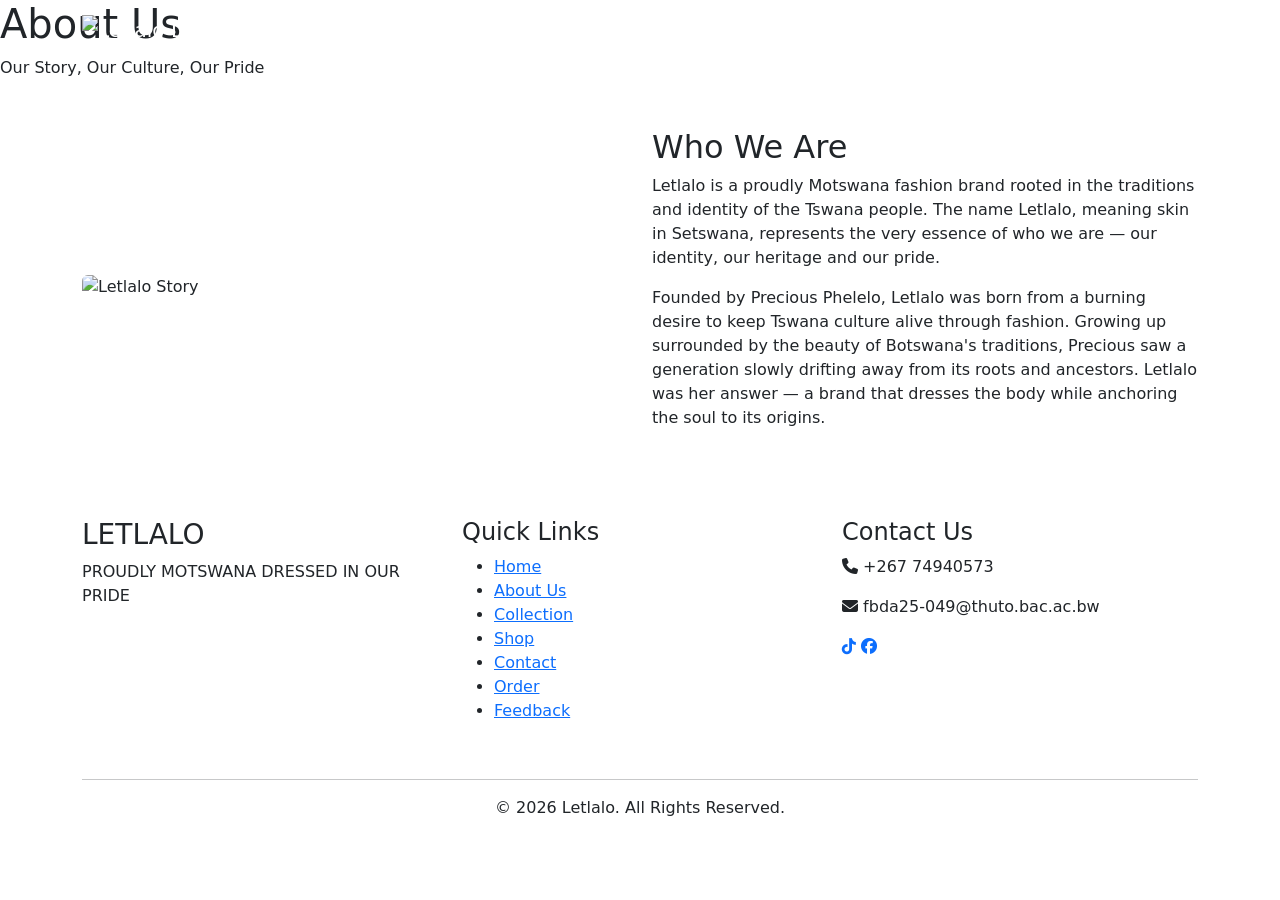
==== about.html @ 47d0b90e "Add files via upload upload website" ====
<!DOCTYPE html>
<html lang="en">
<head>
    <meta charset="UTF-8">
    <meta name="viewport" content="width=device-width, initial-scale=1.0">
    <title>About Us | Letlalo</title>
    <link rel="stylesheet" href="css/style.css">
    <link href="https://cdn.jsdelivr.net/npm/bootstrap@5.3.0/dist/css/bootstrap.min.css" rel="stylesheet">
    <link rel="stylesheet" href="https://cdnjs.cloudflare.com/ajax/libs/font-awesome/6.4.0/css/all.min.css">
</head>
<body>

    <nav class="navbar navbar-expand-lg navbar-dark fixed-top">
        <div class="container">
            <a class="navbar-brand" href="index.html">
                <img src="images/letlalo-logo.png" alt="Letlalo Logo" height="60">
                <span>LETLALO</span>
            </a>
            <button class="navbar-toggler" type="button" data-bs-toggle="collapse" data-bs-target="#navMenu">
                <span class="navbar-toggler-icon"></span>
            </button>
            <div class="collapse navbar-collapse" id="navMenu">
                <ul class="navbar-nav ms-auto">
                    <li class="nav-item"><a class="nav-link" href="index.html">Home</a></li>
                    <li class="nav-item"><a class="nav-link active" href="about.html">About Us</a></li>
                    <li class="nav-item"><a class="nav-link" href="collection.html">Collection</a></li>
                    <li class="nav-item"><a class="nav-link" href="shop.html">Shop</a></li>
                    <li class="nav-item"><a class="nav-link" href="contact.html">Contact</a></li>
                    <li class="nav-item"><a class="nav-link" href="order.html">Order</a></li>
                    <li class="nav-item"><a class="nav-link" href="feedback.html">Feedback</a></li>
                </ul>
            </div>
        </div>
    </nav>

    <section class="page-banner">
        <div class="page-banner-content">
            <h1>About Us</h1>
            <p>Our Story, Our Culture, Our Pride</p>
        </div>
    </section>

    <section class="about-story container my-5">
        <div class="row align-items-center">
            <div class="col-md-6 mb-4">
                <img src="images/about.jpg" alt="Letlalo Story" class="img-fluid rounded">
            </div>
            <div class="col-md-6 mb-4">
                <h2 class="section-title">Who We Are</h2>
                <p>Letlalo is a proudly Motswana fashion brand rooted in the traditions and identity of the Tswana people. The name Letlalo, meaning skin in Setswana, represents the very essence of who we are — our identity, our heritage and our pride.</p>
                <p>Founded by Precious Phelelo, Letlalo was born from a burning desire to keep Tswana culture alive through fashion. Growing up surrounded by the beauty of Botswana's traditions, Precious saw a generation slowly drifting away from its roots and ancestors. Letlalo was her answer — a brand that dresses the body while anchoring the soul to its origins.</p>
            </div>
        </div>
    </section>

    <footer class="footer">
        <div class="container">
            <div class="row">
                <div class="col-md-4 mb-4">
                    <h3>LETLALO</h3>
                    <p>PROUDLY MOTSWANA DRESSED IN OUR PRIDE</p>
                </div>
                <div class="col-md-4 mb-4">
                    <h4>Quick Links</h4>
                    <ul class="footer-links">
                        <li><a href="index.html">Home</a></li>
                        <li><a href="about.html">About Us</a></li>
                        <li><a href="collection.html">Collection</a></li>
                        <li><a href="shop.html">Shop</a></li>
                        <li><a href="contact.html">Contact</a></li>
                        <li><a href="order.html">Order</a></li>
                        <li><a href="feedback.html">Feedback</a></li>
                    </ul>
                </div>
                <div class="col-md-4 mb-4">
                    <h4>Contact Us</h4>
                    <p><i class="fas fa-phone"></i> +267 74940573</p>
                    <p><i class="fas fa-envelope"></i> fbda25-049@thuto.bac.ac.bw</p>
                    <div class="social-links mt-3">
                        <a href="https://www.tiktok.com/@preshy7107" target="_blank" class="social-icon"><i class="fab fa-tiktok"></i></a>
                        <a href="https://www.facebook.com/PreciousPhelelo" target="_blank" class="social-icon"><i class="fab fa-facebook"></i></a>
                    </div>
                </div>
            </div>
            <hr>
            <p class="text-center mb-0">© 2026 Letlalo. All Rights Reserved.</p>
        </div>
    </footer>

    <script src="https://cdn.jsdelivr.net/npm/bootstrap@5.3.0/dist/js/bootstrap.bundle.min.js"></script>
    <script src="js/script.js"></script>
</body>
</html>
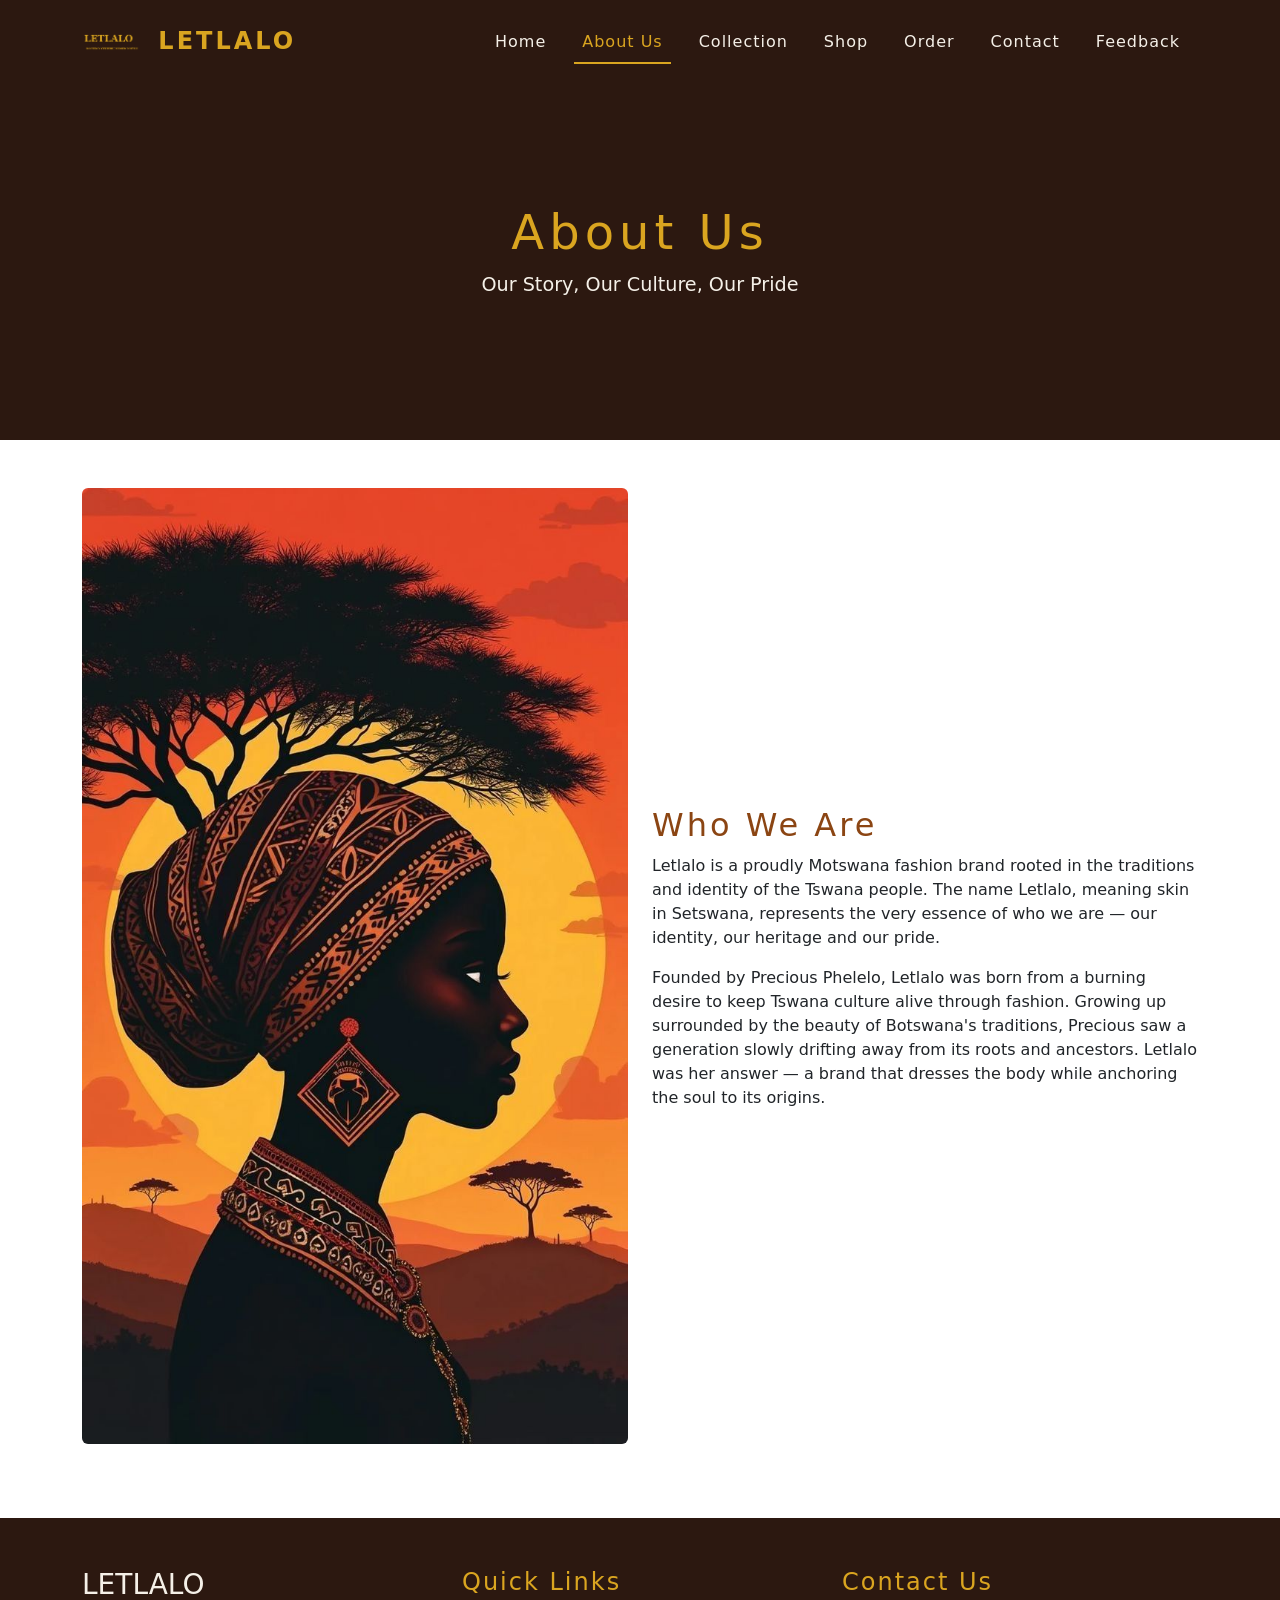
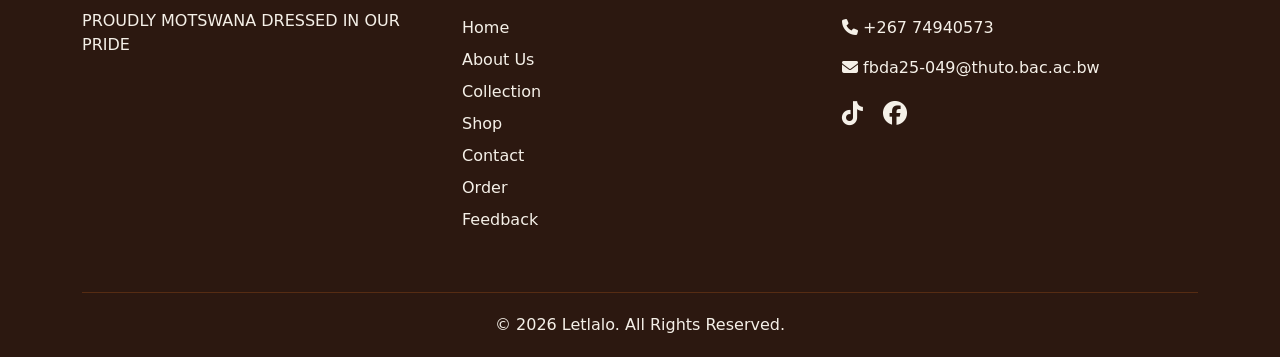
==== commit 53bf9200: "Fix HTML encoding issues in about.html" ====
--- a/about.html
+++ b/about.html
@@ -25,8 +25,8 @@
                     <li class="nav-item"><a class="nav-link active" href="about.html">About Us</a></li>
                     <li class="nav-item"><a class="nav-link" href="collection.html">Collection</a></li>
                     <li class="nav-item"><a class="nav-link" href="shop.html">Shop</a></li>
+                    <li class="nav-item"><a class="nav-link" href="order.html">Order</a></li>
                     <li class="nav-item"><a class="nav-link" href="contact.html">Contact</a></li>
-                    <li class="nav-item"><a class="nav-link" href="order.html">Order</a></li>
                     <li class="nav-item"><a class="nav-link" href="feedback.html">Feedback</a></li>
                 </ul>
             </div>
@@ -90,4 +90,4 @@
     <script src="https://cdn.jsdelivr.net/npm/bootstrap@5.3.0/dist/js/bootstrap.bundle.min.js"></script>
     <script src="js/script.js"></script>
 </body>
-</html>+</html>
--- a/css/style.css
+++ b/css/style.css
@@ -0,0 +1,450 @@
+:root {
+    --primary: #8B4513;
+    --secondary: #D2691E;
+    --gold: #DAA520;
+    --beige: #F5F0E8;
+    --dark: #2C1810;
+    --light: #FFF8F0;
+}
+
+* {
+    margin: 0;
+    padding: 0;
+    box-sizing: border-box;
+}
+
+body {
+    font-family: 'Georgia', serif;
+    background-color: var(--light);
+    color: var(--dark);
+}
+
+.navbar {
+    background-color: var(--dark);
+    padding: 15px 0;
+}
+
+.navbar-brand span {
+    color: var(--gold);
+    font-size: 1.5rem;
+    font-weight: bold;
+    margin-left: 10px;
+    letter-spacing: 3px;
+}
+
+.nav-link {
+    color: var(--beige) !important;
+    margin: 0 10px;
+    letter-spacing: 1px;
+    transition: color 0.3s;
+}
+
+.nav-link:hover {
+    color: var(--gold) !important;
+}
+
+.nav-link.active {
+    color: var(--gold) !important;
+    border-bottom: 2px solid var(--gold);
+}
+
+.hero {
+    background-image: url('../images/hero.jpg');
+    background-size: cover;
+    background-position: center;
+    height: 100vh;
+    display: flex;
+    align-items: center;
+    justify-content: center;
+    text-align: center;
+    position: relative;
+}
+
+.hero::before {
+    content: '';
+    position: absolute;
+    top: 0;
+    left: 0;
+    width: 100%;
+    height: 100%;
+    background: rgba(0, 0, 0, 0.5);
+}
+
+.hero-content {
+    position: relative;
+    z-index: 1;
+    color: white;
+}
+
+.hero-content h1 {
+    font-size: 5rem;
+    letter-spacing: 10px;
+    color: var(--gold);
+    margin-bottom: 20px;
+}
+
+.hero-content p {
+    font-size: 1.5rem;
+    margin-bottom: 30px;
+    color: var(--beige);
+}
+
+.page-banner {
+    background-color: var(--dark);
+    height: 40vh;
+    display: flex;
+    align-items: center;
+    justify-content: center;
+    text-align: center;
+    margin-top: 80px;
+}
+
+.page-banner-content h1 {
+    color: var(--gold);
+    font-size: 3rem;
+    letter-spacing: 5px;
+}
+
+.page-banner-content p {
+    color: var(--beige);
+    font-size: 1.2rem;
+    margin-top: 10px;
+}
+
+.btn-hero {
+    background-color: var(--gold);
+    color: var(--dark);
+    padding: 12px 35px;
+    text-decoration: none;
+    font-weight: bold;
+    letter-spacing: 2px;
+    border-radius: 3px;
+    transition: background 0.3s;
+    display: inline-block;
+}
+
+.btn-hero:hover {
+    background-color: var(--secondary);
+    color: white;
+}
+
+.btn-shop {
+    background-color: var(--primary);
+    color: white;
+    padding: 8px 20px;
+    text-decoration: none;
+    border-radius: 3px;
+    transition: background 0.3s;
+    display: inline-block;
+}
+
+.btn-shop:hover {
+    background-color: var(--dark);
+    color: white;
+}
+
+.btn-submit {
+    background-color: var(--gold);
+    color: var(--dark);
+    padding: 12px 50px;
+    border: none;
+    font-weight: bold;
+    letter-spacing: 2px;
+    border-radius: 3px;
+    transition: background 0.3s;
+    cursor: pointer;
+    font-size: 1rem;
+}
+
+.btn-submit:hover {
+    background-color: var(--primary);
+    color: white;
+}
+
+.section-title {
+    color: var(--primary);
+    font-size: 2rem;
+    letter-spacing: 3px;
+    margin-bottom: 10px;
+}
+
+.product-card {
+    border: none;
+    box-shadow: 0 4px 15px rgba(0,0,0,0.1);
+    transition: transform 0.3s;
+    background-color: white;
+}
+
+.product-card:hover {
+    transform: translateY(-5px);
+}
+
+.product-card img {
+    height: 350px;
+    object-fit: contain;
+    background-color: white;
+    padding: 10px;
+}
+
+.product-price {
+    color: var(--primary);
+    font-size: 1.3rem;
+    font-weight: bold;
+    margin-bottom: 10px;
+}
+
+.about-snippet {
+    background-color: var(--beige);
+    padding: 80px 0;
+}
+
+.about-snippet h2 {
+    color: var(--primary);
+    font-size: 2rem;
+    margin-bottom: 20px;
+}
+
+.about-snippet p {
+    margin-bottom: 30px;
+    line-height: 1.8;
+}
+
+.mission-vision {
+    background-color: var(--beige);
+    padding: 60px 0;
+}
+
+.mv-card {
+    padding: 40px;
+    background-color: white;
+    border-radius: 5px;
+    box-shadow: 0 4px 15px rgba(0,0,0,0.1);
+    height: 100%;
+}
+
+.mv-icon {
+    font-size: 3rem;
+    color: var(--gold);
+    margin-bottom: 20px;
+    display: block;
+}
+
+.mv-card h3 {
+    color: var(--primary);
+    margin-bottom: 15px;
+}
+
+.value-card {
+    padding: 30px;
+    background-color: white;
+    border-radius: 5px;
+    box-shadow: 0 4px 15px rgba(0,0,0,0.1);
+    transition: transform 0.3s;
+    height: 100%;
+}
+
+.value-card:hover {
+    transform: translateY(-5px);
+}
+
+.value-icon {
+    font-size: 2.5rem;
+    color: var(--gold);
+    margin-bottom: 15px;
+    display: block;
+}
+
+.value-card h5 {
+    color: var(--primary);
+    margin-bottom: 10px;
+}
+
+.founder-card {
+    padding: 30px;
+    background-color: white;
+    border-radius: 5px;
+    box-shadow: 0 4px 15px rgba(0,0,0,0.1);
+}
+
+.founder-img {
+    width: 180px;
+    height: 180px;
+    border-radius: 50%;
+    object-fit: cover;
+    border: 5px solid var(--gold);
+    margin-bottom: 15px;
+}
+
+.founder-card h3 {
+    color: var(--primary);
+    margin-bottom: 5px;
+}
+
+.founder-title {
+    color: var(--secondary);
+    font-style: italic;
+}
+
+.contact-card {
+    padding: 40px 20px;
+    background-color: white;
+    border-radius: 5px;
+    box-shadow: 0 4px 15px rgba(0,0,0,0.1);
+    transition: transform 0.3s;
+    height: 100%;
+}
+
+.contact-card:hover {
+    transform: translateY(-5px);
+}
+
+.contact-icon {
+    font-size: 3rem;
+    color: var(--gold);
+    margin-bottom: 15px;
+    display: block;
+}
+
+.contact-card h4 {
+    color: var(--primary);
+    margin-bottom: 15px;
+}
+
+.social-contact {
+    display: inline-block;
+    color: var(--primary);
+    text-decoration: none;
+    font-size: 1.1rem;
+    margin: 10px 0;
+    transition: color 0.3s;
+}
+
+.social-contact:hover {
+    color: var(--gold);
+}
+
+.feedback-form-card {
+    background-color: white;
+    padding: 50px;
+    border-radius: 5px;
+    box-shadow: 0 4px 15px rgba(0,0,0,0.1);
+}
+
+.form-label {
+    color: var(--dark);
+    font-weight: bold;
+}
+
+.required {
+    color: red;
+}
+
+.form-control:focus {
+    border-color: var(--gold);
+    box-shadow: 0 0 0 0.2rem rgba(218,165,32,0.25);
+}
+
+.form-select:focus {
+    border-color: var(--gold);
+    box-shadow: 0 0 0 0.2rem rgba(218,165,32,0.25);
+}
+
+.rating-group {
+    padding: 10px 0;
+    line-height: 2;
+}
+
+.rating-group label {
+    margin-left: 8px;
+    color: var(--secondary);
+    cursor: pointer;
+}
+
+.success-message {
+    background-color: var(--beige);
+    padding: 40px;
+    border-radius: 5px;
+    border: 2px solid var(--gold);
+}
+
+.success-message i {
+    font-size: 4rem;
+    color: var(--gold);
+    margin-bottom: 15px;
+    display: block;
+}
+
+.success-message h4 {
+    color: var(--primary);
+    margin-bottom: 10px;
+}
+
+.footer {
+    background-color: var(--dark);
+    color: var(--beige);
+    padding: 50px 0 20px;
+    margin-top: 50px;
+}
+
+.footer h4 {
+    color: var(--gold);
+    letter-spacing: 2px;
+    margin-bottom: 20px;
+}
+
+.footer-links {
+    list-style: none;
+    padding: 0;
+}
+
+.footer-links li {
+    margin-bottom: 8px;
+}
+
+.footer-links a {
+    color: var(--beige);
+    text-decoration: none;
+    transition: color 0.3s;
+}
+
+.footer-links a:hover {
+    color: var(--gold);
+}
+
+.social-icon {
+    color: var(--beige);
+    font-size: 1.5rem;
+    margin-right: 15px;
+    transition: color 0.3s;
+}
+
+.social-icon:hover {
+    color: var(--gold);
+}
+
+.footer hr {
+    border-color: var(--secondary);
+    margin: 20px 0;
+}
+
+@media (max-width: 768px) {
+    .hero-content h1 {
+        font-size: 3rem;
+    }
+
+    .hero-content p {
+        font-size: 1rem;
+    }
+
+    .page-banner-content h1 {
+        font-size: 2rem;
+    }
+
+    .feedback-form-card {
+        padding: 25px;
+    }
+
+    .section-title {
+        font-size: 1.5rem;
+    }
+}
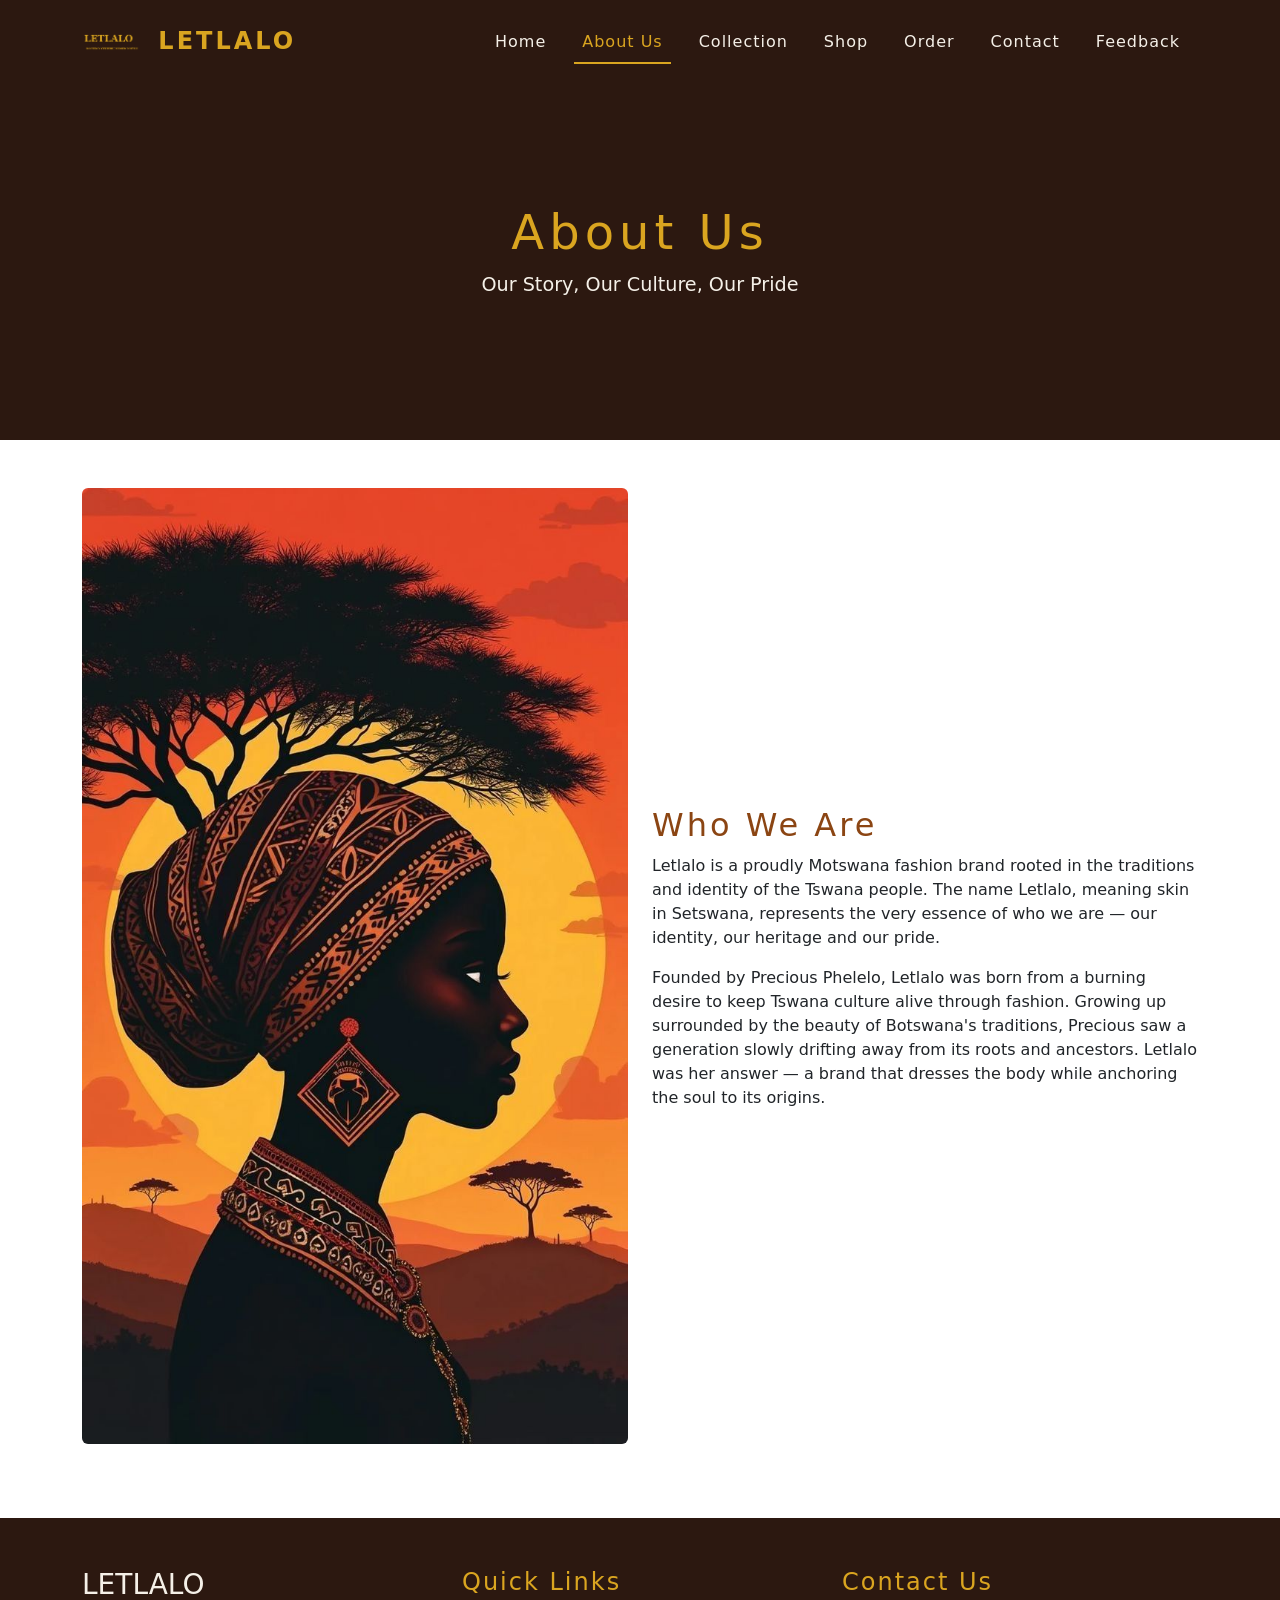
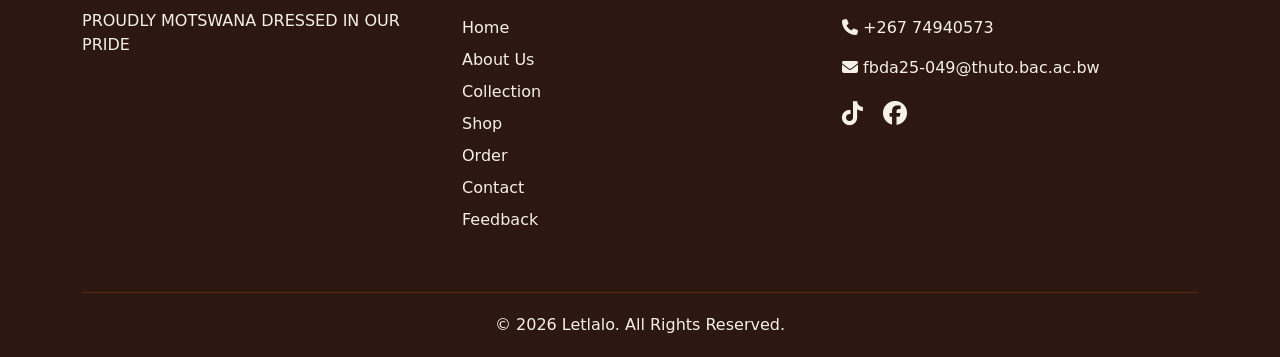
==== commit 56c431e9: "Update about.html" ====
--- a/about.html
+++ b/about.html
@@ -67,8 +67,8 @@
                         <li><a href="about.html">About Us</a></li>
                         <li><a href="collection.html">Collection</a></li>
                         <li><a href="shop.html">Shop</a></li>
+                        <li><a href="order.html">Order</a></li>
                         <li><a href="contact.html">Contact</a></li>
-                        <li><a href="order.html">Order</a></li>
                         <li><a href="feedback.html">Feedback</a></li>
                     </ul>
                 </div>
